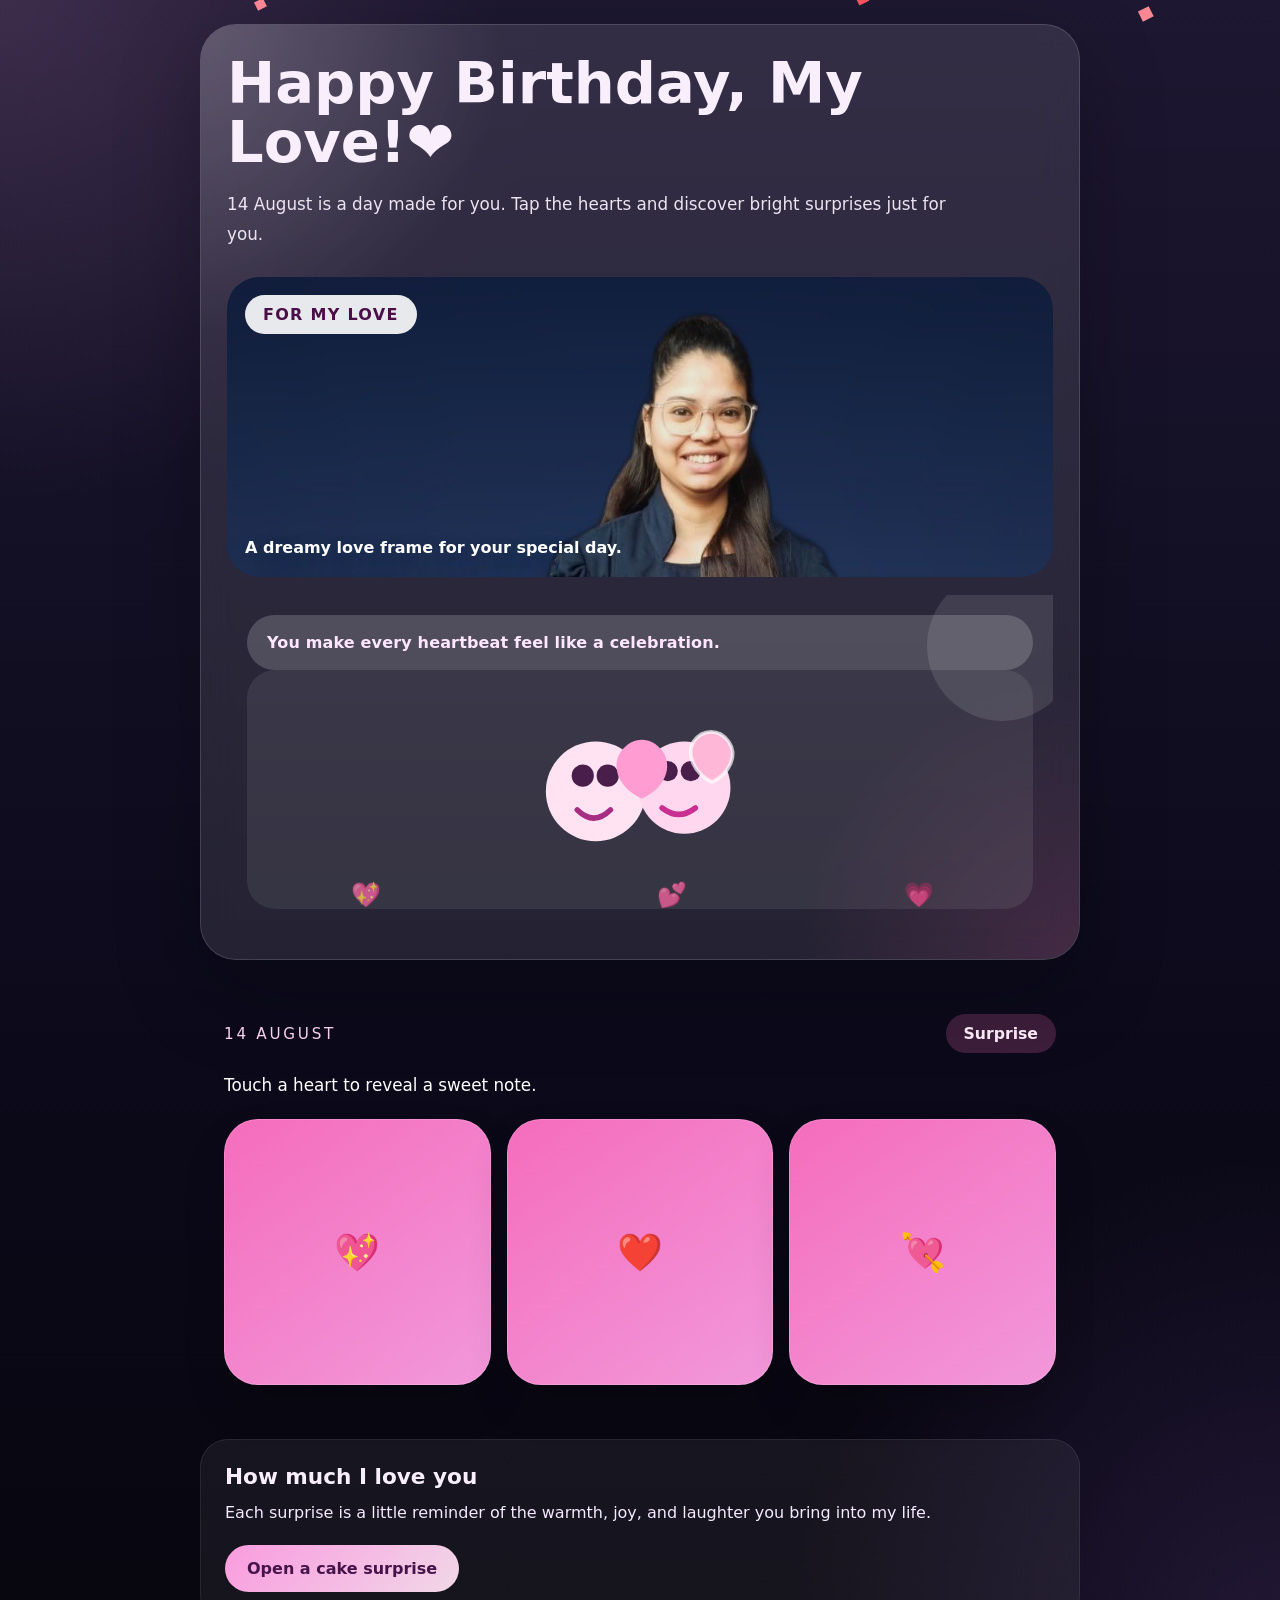
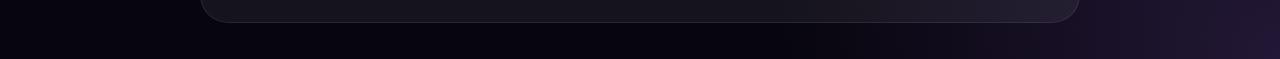
==== index.html @ 3c2d1ff3 "Initial commit" ====
<!DOCTYPE html>
<html lang="en">
<head>
  <meta charset="UTF-8" />
  <meta name="viewport" content="width=device-width, initial-scale=1.0" />
  <title>Happy Birthday</title>
  <link rel="stylesheet" href="styles.css" />
</head>
<body>
  <div class="page-wrap">
    <header class="hero">
      <div class="hero__content">
        <h1>Happy Birthday, My Love!❤️</h1>
        <p>14 August is a day made for you. Tap the hearts and discover bright surprises just for you.</p>
      </div>

      <div class="hero__visual">
        <div class="photo-card">
          <div class="photo-card__stamp">For my love</div>
          <div class="photo-card__image"></div>
          <div class="photo-card__caption">A dreamy love frame for your special day.</div>
        </div>

        <div class="hero-cartoon">
          <div class="hero-cartoon__bubble">You make every heartbeat feel like a celebration.</div>
          <div class="hero-cartoon__figure">
            <svg viewBox="0 0 260 220" xmlns="http://www.w3.org/2000/svg" aria-hidden="true">
              <circle cx="82" cy="112" r="54" fill="#ffe3f2" />
              <circle cx="178" cy="108" r="50" fill="#ffd8ef" />
              <circle cx="68" cy="95" r="12" fill="#4a1e4a" />
              <circle cx="95" cy="95" r="12" fill="#4a1e4a" />
              <circle cx="160" cy="90" r="11" fill="#4a1e4a" />
              <circle cx="185" cy="90" r="11" fill="#4a1e4a" />
              <path d="M62 132 q18 18 36 0" stroke="#a62e82" stroke-width="6" fill="none" stroke-linecap="round" />
              <path d="M154 130 q18 14 36 0" stroke="#c82f90" stroke-width="6" fill="none" stroke-linecap="round" />
              <path d="M110 68 c12 -16 32 -16 44 0 c12 16 4 40 -22 52 c-26 -12 -34 -36 -22 -52z" fill="#ff9cd1" />
              <path d="M188 58 c10 -14 28 -14 38 0 c10 14 2 34 -18 44 c-20 -10 -28 -30 -20 -44z" fill="#ffb7d8" />
              <path d="M188 58 c10 -14 28 -14 38 0 c10 14 2 34 -18 44 c-20 -10 -28 -30 -20 -44z" fill="none" stroke="#fff" stroke-width="4" opacity="0.7" />
            </svg>
          </div>
        </div>

        <div class="hero-hearts">
          <span class="floating-heart" style="--x: 15%; --delay: 0s;">💖</span>
          <span class="floating-heart" style="--x: 52%; --delay: 0.35s;">💕</span>
          <span class="floating-heart" style="--x: 82%; --delay: 0.7s;">💗</span>
        </div>
      </div>
    </header>

    <main class="content">
      <section class="message-card">
        <div class="message-card__top">
          <span class="date">14 August</span>
          <div class="ribbon">Surprise</div>
        </div>

        <div class="surprise-panel" id="surprisePanel">
          <p class="surprise-text">Touch a heart to reveal a sweet note.</p>
          <div class="heart-row" id="heartRow">
            <button type="button" class="heart-card" data-card-index="0">
              <span class="heart-card__face heart-card__front">💖</span>
              <span class="heart-card__face heart-card__back">Tap to reveal our first message.</span>
            </button>
            <button type="button" class="heart-card" data-card-index="1">
              <span class="heart-card__face heart-card__front">❤️</span>
              <span class="heart-card__face heart-card__back">Tap to reveal our second message.</span>
            </button>
            <button type="button" class="heart-card" data-card-index="2">
              <span class="heart-card__face heart-card__front">💘</span>
              <span class="heart-card__face heart-card__back">Tap to reveal our third message.</span>
            </button>
          </div>
        </div>
      </section>

      <section class="notes">
        <div class="note-card">
          <h2>How much I love you</h2>
          <p>Each surprise is a little reminder of the warmth, joy, and laughter you bring into my life.</p>
          <a class="surprise-link" href="cake.html">Open a cake surprise</a>
        </div>
      </section>
    </main>
  </div>

  <canvas id="confettiCanvas"></canvas>
  <script src="script.js"></script>
</body>
</html>
---- styles.css ----
:root {
  --bg: #1c1730;
  --surface: rgba(255, 255, 255, 0.09);
  --surface-strong: rgba(255, 255, 255, 0.14);
  --text: #f8eefc;
  --accent: #ff87c3;
  --accent-soft: #ffc9eb;
  --border: rgba(255, 255, 255, 0.16);
  --card: rgba(255, 255, 255, 0.08);
}

* {
  box-sizing: border-box;
}

body {
  margin: 0;
  min-height: 100vh;
  overflow-x: hidden;
  font-family: 'Inter', system-ui, -apple-system, BlinkMacSystemFont, 'Segoe UI', sans-serif;
  color: var(--text);
  background: radial-gradient(circle at top left, rgba(255, 181, 238, 0.14), transparent 24%),
    radial-gradient(circle at bottom right, rgba(158, 106, 235, 0.18), transparent 24%),
    linear-gradient(180deg, #1d1731 0%, #0d0b1d 55%, #07050d 100%);
}

.page-wrap {
  max-width: 920px;
  margin: 0 auto;
  padding: 24px 20px 36px;
}

.hero {
  position: relative;
  padding: 30px 26px;
  border-radius: 36px;
  background: rgba(255, 255, 255, 0.1);
  border: 1px solid rgba(255, 255, 255, 0.14);
  backdrop-filter: blur(18px);
  box-shadow: 0 30px 88px rgba(0, 0, 0, 0.24);
  overflow: hidden;
}

.hero::before {
  content: '';
  position: absolute;
  inset: 0;
  background: radial-gradient(circle at top left, rgba(255, 255, 255, 0.16), transparent 24%),
    radial-gradient(circle at bottom right, rgba(255, 90, 175, 0.14), transparent 22%);
  pointer-events: none;
}

.hero__content {
  position: relative;
  z-index: 1;
}

.hero__content h1 {
  margin: 0;
  font-size: clamp(2.3rem, 5vw, 3.6rem);
  line-height: 1.02;
}

.hero__content p {
  margin: 18px 0 0;
  max-width: 720px;
  font-size: 1.05rem;
  line-height: 1.75;
  opacity: 0.94;
}

.content {
  display: grid;
  gap: 26px;
  margin-top: 26px;
}

.hero__visual {
  position: relative;
  display: grid;
  gap: 18px;
  margin-top: 28px;
}

.photo-card {
  position: relative;
  min-height: 300px;
  border-radius: 32px;
  overflow: hidden;
}

.photo-card::before {
  content: '';
  position: absolute;
  inset: 0;
  background: linear-gradient(180deg, rgba(255, 255, 255, 0.06), rgba(24, 8, 47, 0.24));
}

.photo-card__image {
  position: absolute;
  inset: 0;
  background-image: url("images/alpna_blue_background.jpg");
  background-size: cover;
  background-repeat: no-repeat;
  background-position: top center;
  filter: saturate(1.14) brightness(0.92);
}

.photo-card__stamp {
  position: absolute;
  top: 18px;
  left: 18px;
  z-index: 1;
  padding: 10px 18px;
  border-radius: 999px;
  background: rgba(255, 255, 255, 0.9);
  color: #4b0f48;
  font-weight: 700;
  letter-spacing: 0.08em;
  text-transform: uppercase;
  backdrop-filter: blur(6px);
}

.photo-card__caption {
  position: absolute;
  left: 18px;
  right: 18px;
  bottom: 18px;
  z-index: 1;
  color: #fff;
  font-weight: 600;
  text-shadow: 0 14px 28px rgba(0, 0, 0, 0.36);
  line-height: 1.4;
}

.hero-cartoon {
  position: relative;
  overflow: hidden;
  padding: 20px;
}

.hero-cartoon::before {
  content: '';
  position: absolute;
  top: -24px;
  right: -24px;
  width: 150px;
  height: 150px;
  border-radius: 50%;
  background: rgba(255, 255, 255, 0.11);
}

.hero-cartoon__bubble {
  position: relative;
  z-index: 1;
  padding: 18px 20px;
  border-radius: 999px;
  background: rgba(255, 255, 255, 0.18);
  color: #ffe7ff;
  font-weight: 700;
  letter-spacing: 0.01em;
}

.hero-cartoon__figure {
  position: relative;
  z-index: 1;
  min-height: 200px;
  display: grid;
  place-items: center;
  padding: 18px;
  border-radius: 28px;
  background: rgba(255, 255, 255, 0.08);
}

.hero-cartoon__figure svg {
  width: min(100%, 240px);
  height: auto;
}

.hero-hearts {
  position: absolute;
  inset: 0;
  pointer-events: none;
}

.floating-heart {
  position: absolute;
  left: var(--x, 50%);
  bottom: 20px;
  font-size: 1.5rem;
  opacity: 0.78;
  animation: floatHeart 4s ease-in-out infinite;
  animation-delay: var(--delay, 0s);
}

@keyframes floatHeart {
  0%, 100% { transform: translateY(0) scale(1); opacity: 0.75; }
  50% { transform: translateY(-68px) scale(1.15); opacity: 1; }
}

.love-letter-frame {
  padding: 28px 24px;
}

.love-letter-frame__paper {
  background: rgba(255, 248, 255, 0.96);
  border-radius: 32px;
  padding: 32px 28px;
  color: #422043;
  box-shadow: inset 0 0 0 1px rgba(255, 180, 222, 0.65);
}

.love-letter-frame__top {
  display: flex;
  flex-wrap: wrap;
  align-items: center;
  justify-content: space-between;
  gap: 12px;
  margin-bottom: 20px;
}

.letter-header {
  margin: 0 0 18px;
  font-size: clamp(1.55rem, 3rem, 2.1rem);
  line-height: 1.1;
  color: #5f2963;
}

.letter-text {
  margin: 0 0 18px;
  line-height: 1.85;
  font-size: 1.02rem;
  color: #5b2f5f;
}

.letter-illustration {
  margin-top: 18px;
  display: grid;
  place-items: center;
  padding: 20px;
  border-radius: 28px;
  background: linear-gradient(180deg, rgba(255, 234, 245, 0.92), rgba(255, 255, 255, 0.96));
}

.letter-illustration svg,
.letter-illustration img {
  width: min(100%, 260px);
  height: auto;
  display: block;
  border-radius: 24px;
}

.cake-surprise {
  display: grid;
  gap: 24px;
  padding: 28px 24px;
  justify-items: center;
  text-align: center;
}

.cake-card {
  position: relative;
  width: min(320px, 100%);
  display: grid;
  gap: 14px;
  justify-items: center;
  padding: 26px 0 14px;
}

.cake-top {
  width: 160px;
  height: 18px;
  border-radius: 12px 12px 0 0;
  background: linear-gradient(180deg, #ffd4eb, #ffb0da);
  box-shadow: inset 0 2px 0 rgba(255, 255, 255, 0.6);
  position: relative;
}

.candle {
  width: 16px;
  height: 70px;
  background: linear-gradient(180deg, #ffe1c7 0%, #ffb05d 100%);
  border-radius: 14px;
  position: absolute;
  left: 50%;
  top: -70px;
  transform: translateX(-50%);
  box-shadow: 0 8px 16px rgba(255, 181, 147, 0.3);
}

.flame {
  position: absolute;
  left: 50%;
  top: -28px;
  width: 18px;
  height: 30px;
  transform: translateX(-50%);
  background: radial-gradient(circle at 50% 35%, #fff6d8 0%, #ffd15e 35%, #ff7b9b 70%, transparent 100%);
  border-radius: 60% 60% 50% 50%;
  filter: drop-shadow(0 0 18px rgba(255, 184, 109, 0.7));
  animation: flicker 0.18s ease-in-out infinite alternate;
}

@keyframes flicker {
  0% { transform: translateX(-50%) scale(1); }
  100% { transform: translateX(-50%) scale(0.92); }
}

.cake-layer {
  width: 240px;
  height: 44px;
  border-radius: 28px;
  box-shadow: inset 0 3px 0 rgba(255, 255, 255, 0.35), 0 16px 28px rgba(0, 0, 0, 0.12);
}

.cake-layer--frosting {
  background: linear-gradient(180deg, #ffe3f6 0%, #ffd3ee 100%);
}

.cake-layer--cream {
  background: linear-gradient(180deg, #ffd5f1 0%, #ffcaea 100%);
}

.cake-layer--chocolate {
  background: linear-gradient(180deg, #b54476 0%, #7d2858 100%);
}

.sparkle {
  position: absolute;
  width: 10px;
  height: 10px;
  background: radial-gradient(circle, rgba(255,255,255,1) 0%, rgba(255, 211, 242, 0.8) 40%, transparent 100%);
  border-radius: 50%;
  filter: blur(0.5px);
  opacity: 0;
  animation: sparkle 1.6s ease-in-out infinite;
}

.sparkle-1 { top: 12%; left: 18%; animation-delay: 0s; }
.sparkle-2 { top: 10%; right: 18%; animation-delay: 0.3s; }
.sparkle-3 { bottom: 24%; left: 10%; animation-delay: 0.6s; }
.sparkle-4 { bottom: 18%; right: 12%; animation-delay: 0.9s; }

@keyframes sparkle {
  0% { opacity: 0; transform: scale(0.6); }
  50% { opacity: 1; transform: scale(1.1); }
  100% { opacity: 0; transform: scale(0.8); }
}

.cake-message h2 {
  margin: 0;
  font-size: clamp(1.7rem, 3vw, 2.3rem);
  color: #ffd7f0;
}

.cake-message p {
  margin: 14px auto 0;
  max-width: 640px;
  line-height: 1.85;
  color: #f5e9ff;
}

.cake-actions {
  display: grid;
  gap: 16px;
}

.blow-button {
  border: none;
  background: linear-gradient(135deg, #ffbfdc 0%, #ff8fc9 100%);
  color: #4a0f43;
  padding: 14px 22px;
  border-radius: 999px;
  box-shadow: 0 18px 30px rgba(255, 114, 188, 0.18);
  font-weight: 700;
  cursor: pointer;
  transition: transform 180ms ease, box-shadow 180ms ease, opacity 180ms ease;
}

.blow-button:hover,
.blow-button:focus-visible {
  transform: translateY(-1px);
  box-shadow: 0 20px 36px rgba(255, 114, 188, 0.26);
}

.cake-card.blown .flame {
  opacity: 0;
  transform: translateX(-50%) translateY(-6px) scale(0.28);
}

.cake-card.blown .candle {
  transform: translateX(-50%) rotate(-8deg);
}
.message-card {
  padding: 28px 24px;
}

.message-card__top {
  display: flex;
  flex-wrap: wrap;
  align-items: center;
  justify-content: space-between;
  gap: 12px;
  margin-bottom: 18px;
}

.date {
  font-size: 0.95rem;
  letter-spacing: 0.18em;
  text-transform: uppercase;
  color: #ffd8f7;
}

.ribbon {
  padding: 10px 18px;
  border-radius: 999px;
  background: rgba(255, 110, 188, 0.2);
  color: #ffeefb;
  font-weight: 600;
  font-size: 0.98rem;
}

.surprise-panel {
  display: grid;
  gap: 18px;
}

.surprise-panel.pulse {
  transform: scale(1.02);
  box-shadow: 0 0 0 8px rgba(255, 130, 193, 0.14);
}

.surprise-text {
  margin: 0;
  font-size: 1.05rem;
  line-height: 1.75;
  color: #ffffff;
}

.heart-row {
  display: grid;
  grid-template-columns: repeat(3, minmax(0, 1fr));
  gap: 16px;
}

.heart-card {
  width: 100%;
  aspect-ratio: 1 / 1;
  min-height: 130px;
  border: none;
  border-radius: 34px;
  cursor: pointer;
  position: relative;
  transform-style: preserve-3d;
  perspective: 1000px;
  transition: transform 0.7s ease;
  box-shadow: 0 22px 40px rgba(0, 0, 0, 0.16);
  background: transparent;
  -webkit-tap-highlight-color: transparent;
}

.heart-card:hover,
.heart-card:focus-visible {
  transform: translateY(-2px) scale(1.01);
  outline: none;
}

.heart-card.flipped {
  transform: rotateY(180deg);
}

.heart-card.flipped:hover,
.heart-card.flipped:focus-visible {
  transform: rotateY(180deg) translateY(-2px) scale(1.01);
}

.heart-card__face {
  position: absolute;
  inset: 0;
  display: flex;
  align-items: center;
  justify-content: center;
  flex-direction: column;
  border-radius: 34px;
  backface-visibility: hidden;
  overflow: auto;
  padding: 16px;
}

.heart-card__front {
  background: linear-gradient(145deg, rgba(255, 113, 195, 0.96), rgba(255, 160, 229, 0.95));
  color: #fff;
  font-size: 2.3rem;
  box-shadow: inset 0 0 0 1px rgba(255, 255, 255, 0.16);
}

.heart-card__back {
  transform: rotateY(180deg);
  padding: 20px;
  background: linear-gradient(180deg, rgba(255, 255, 255, 0.2), rgba(255, 215, 237, 0.3));
  color: #ffffff;
  font-size: clamp(0.82rem, 2.3vw, 0.98rem);
  text-align: center;
  line-height: 1.45;
  text-shadow: 0 1px 2px rgba(0, 0, 0, 0.28);
  word-break: break-word;
}

.heart-card__back::before {
  content: '💌';
  display: block;
  margin-bottom: 8px;
  font-size: 1.35rem;
}

@media (max-width: 680px) {
  .heart-row {
    display: flex;
    flex-direction: column;
    gap: 12px;
  }

  .heart-card {
    width: min(100%, 320px);
    max-width: 100%;
    aspect-ratio: 3 / 4;
    min-height: 180px;
    height: auto;
    margin: 0 auto;
  }
}

@media (max-width: 480px) {
  .heart-card {
    min-height: 190px;
    border-radius: 28px;
  }

  .heart-card__face {
    padding: 12px;
  }

  .heart-card__back {
    font-size: 0.88rem;
    padding: 14px;
    line-height: 1.4;
  }
}

.surprise-link {
  display: inline-flex;
  align-items: center;
  justify-content: center;
  padding: 14px 22px;
  border-radius: 999px;
  background: linear-gradient(135deg, rgba(255, 158, 227, 0.98), rgba(255, 228, 245, 0.94));
  color: #46144a;
  text-decoration: none;
  font-weight: 700;
  transition: transform 180ms ease, box-shadow 180ms ease, opacity 180ms ease;
  animation: popInLink 0.9s cubic-bezier(0.22, 1, 0.36, 1) both;
}

.surprise-link:hover,
.surprise-link:focus-visible {
  transform: translateY(-1px);
  box-shadow: 0 18px 38px rgba(255, 124, 207, 0.24);
  opacity: 0.98;
}

@keyframes popInLink {
  0% {
    opacity: 0;
    transform: translateY(18px) scale(0.94);
  }
  70% {
    opacity: 1;
    transform: translateY(-3px) scale(1.02);
  }
  100% {
    transform: translateY(0) scale(1);
  }
}

.notes {
  display: grid;
  gap: 20px;
}

.note-card {
  padding: 24px 24px 30px;
  background: rgba(255, 255, 255, 0.06);
  border-radius: 28px;
  border: 1px solid rgba(255, 255, 255, 0.08);
}

.note-card h2 {
  margin: 0 0 10px;
  font-size: 1.35rem;
}

.note-card p {
  margin: 0 0 18px;
  line-height: 1.75;
  color: #f5e9ff;
}

#confettiCanvas {
  position: fixed;
  inset: 0;
  pointer-events: none;
  z-index: 0;
}

@media (max-width: 820px) {
  .hero__visual {
    grid-template-columns: 1fr;
  }
}

@media (max-width: 640px) {
  .page-wrap {
    padding: 18px 16px 32px;
  }

  .heart-row {
    grid-template-columns: repeat(3, 1fr);
  }
}
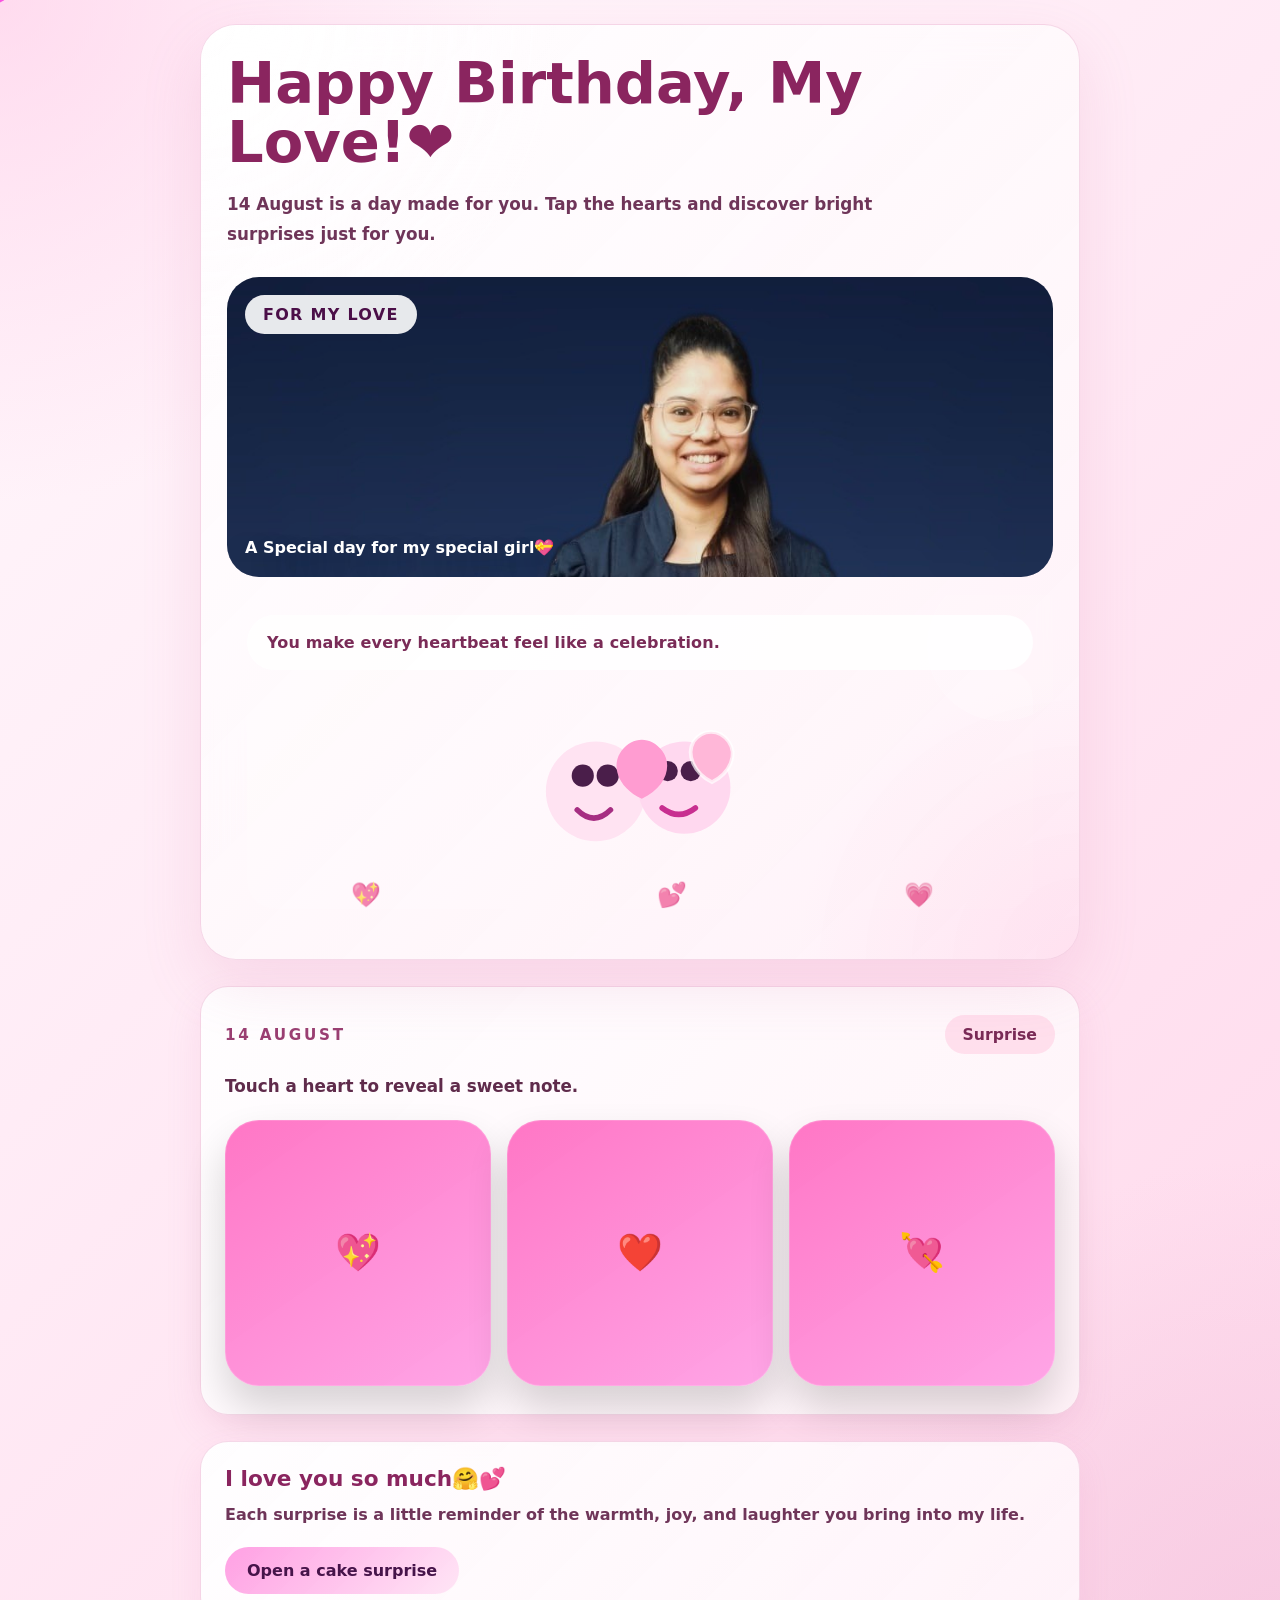
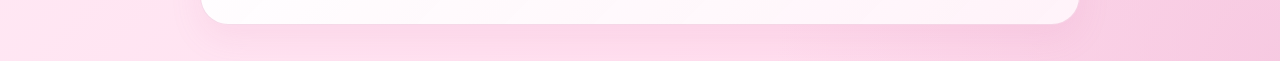
==== commit 6d8e8b43: "Improve birthday page styling and readability" ====
--- a/index.html
+++ b/index.html
@@ -18,7 +18,7 @@
         <div class="photo-card">
           <div class="photo-card__stamp">For my love</div>
           <div class="photo-card__image"></div>
-          <div class="photo-card__caption">A dreamy love frame for your special day.</div>
+          <div class="photo-card__caption">A Special day for my special girl💝</div>
         </div>
 
         <div class="hero-cartoon">
@@ -76,7 +76,7 @@
 
       <section class="notes">
         <div class="note-card">
-          <h2>How much I love you</h2>
+          <h2>I love you so much🤗💕</h2>
           <p>Each surprise is a little reminder of the warmth, joy, and laughter you bring into my life.</p>
           <a class="surprise-link" href="cake.html">Open a cake surprise</a>
         </div>
--- a/styles.css
+++ b/styles.css
@@ -1,12 +1,12 @@
 :root {
-  --bg: #1c1730;
-  --surface: rgba(255, 255, 255, 0.09);
-  --surface-strong: rgba(255, 255, 255, 0.14);
-  --text: #f8eefc;
-  --accent: #ff87c3;
-  --accent-soft: #ffc9eb;
-  --border: rgba(255, 255, 255, 0.16);
-  --card: rgba(255, 255, 255, 0.08);
+  --bg: #fff7fc;
+  --surface: rgba(255, 255, 255, 0.74);
+  --surface-strong: rgba(255, 255, 255, 0.9);
+  --text: #5f2348;
+  --accent: #e85d99;
+  --accent-soft: #ffd7ea;
+  --border: rgba(214, 107, 164, 0.24);
+  --card: rgba(255, 255, 255, 0.84);
 }
 
 * {
@@ -19,9 +19,10 @@
   overflow-x: hidden;
   font-family: 'Inter', system-ui, -apple-system, BlinkMacSystemFont, 'Segoe UI', sans-serif;
   color: var(--text);
-  background: radial-gradient(circle at top left, rgba(255, 181, 238, 0.14), transparent 24%),
-    radial-gradient(circle at bottom right, rgba(158, 106, 235, 0.18), transparent 24%),
-    linear-gradient(180deg, #1d1731 0%, #0d0b1d 55%, #07050d 100%);
+  background:
+    radial-gradient(circle at top left, rgba(255, 196, 228, 0.55), transparent 24%),
+    radial-gradient(circle at bottom right, rgba(243, 195, 221, 0.7), transparent 24%),
+    linear-gradient(135deg, #fff8fc 0%, #ffeaf5 45%, #ffd8eb 100%);
 }
 
 .page-wrap {
@@ -34,10 +35,10 @@
   position: relative;
   padding: 30px 26px;
   border-radius: 36px;
-  background: rgba(255, 255, 255, 0.1);
-  border: 1px solid rgba(255, 255, 255, 0.14);
+  background: linear-gradient(135deg, rgba(255, 255, 255, 0.92), rgba(255, 244, 249, 0.86));
+  border: 1px solid var(--border);
   backdrop-filter: blur(18px);
-  box-shadow: 0 30px 88px rgba(0, 0, 0, 0.24);
+  box-shadow: 0 24px 60px rgba(212, 110, 162, 0.16);
   overflow: hidden;
 }
 
@@ -45,8 +46,8 @@
   content: '';
   position: absolute;
   inset: 0;
-  background: radial-gradient(circle at top left, rgba(255, 255, 255, 0.16), transparent 24%),
-    radial-gradient(circle at bottom right, rgba(255, 90, 175, 0.14), transparent 22%);
+  background: radial-gradient(circle at top left, rgba(255, 255, 255, 0.8), transparent 28%),
+    radial-gradient(circle at bottom right, rgba(255, 146, 198, 0.18), transparent 22%);
   pointer-events: none;
 }
 
@@ -59,6 +60,7 @@
   margin: 0;
   font-size: clamp(2.3rem, 5vw, 3.6rem);
   line-height: 1.02;
+  color: #8a255f;
 }
 
 .hero__content p {
@@ -66,7 +68,8 @@
   max-width: 720px;
   font-size: 1.05rem;
   line-height: 1.75;
-  opacity: 0.94;
+  color: #6f3559;
+  font-weight: 600;
 }
 
 .content {
@@ -155,8 +158,8 @@
   z-index: 1;
   padding: 18px 20px;
   border-radius: 999px;
-  background: rgba(255, 255, 255, 0.18);
-  color: #ffe7ff;
+  background: rgba(255, 255, 255, 0.84);
+  color: #7a2b57;
   font-weight: 700;
   letter-spacing: 0.01em;
 }
@@ -347,17 +350,29 @@
   100% { opacity: 0; transform: scale(0.8); }
 }
 
+.cake-message {
+  width: 100%;
+  max-width: 700px;
+  padding: 24px 22px;
+  border-radius: 24px;
+  background: rgba(255, 255, 255, 0.9);
+  border: 1px solid rgba(214, 107, 164, 0.24);
+  box-shadow: 0 14px 30px rgba(212, 110, 162, 0.12);
+}
+
 .cake-message h2 {
   margin: 0;
   font-size: clamp(1.7rem, 3vw, 2.3rem);
-  color: #ffd7f0;
+  color: #8f2d62;
+  font-weight: 800;
 }
 
 .cake-message p {
   margin: 14px auto 0;
   max-width: 640px;
   line-height: 1.85;
-  color: #f5e9ff;
+  color: #6b3150;
+  font-weight: 600;
 }
 
 .cake-actions {
@@ -393,6 +408,10 @@
 }
 .message-card {
   padding: 28px 24px;
+  background: linear-gradient(135deg, rgba(255, 255, 255, 0.95), rgba(255, 243, 248, 0.94));
+  border: 1px solid rgba(214, 107, 164, 0.24);
+  border-radius: 28px;
+  box-shadow: 0 14px 36px rgba(212, 110, 162, 0.12);
 }
 
 .message-card__top {
@@ -408,15 +427,16 @@
   font-size: 0.95rem;
   letter-spacing: 0.18em;
   text-transform: uppercase;
-  color: #ffd8f7;
+  color: #9a3f72;
+  font-weight: 700;
 }
 
 .ribbon {
   padding: 10px 18px;
   border-radius: 999px;
-  background: rgba(255, 110, 188, 0.2);
-  color: #ffeefb;
-  font-weight: 600;
+  background: rgba(255, 184, 214, 0.38);
+  color: #7a2b57;
+  font-weight: 700;
   font-size: 0.98rem;
 }
 
@@ -434,7 +454,8 @@
   margin: 0;
   font-size: 1.05rem;
   line-height: 1.75;
-  color: #ffffff;
+  color: #5f2b4b;
+  font-weight: 600;
 }
 
 .heart-row {
@@ -497,12 +518,12 @@
 .heart-card__back {
   transform: rotateY(180deg);
   padding: 20px;
-  background: linear-gradient(180deg, rgba(255, 255, 255, 0.2), rgba(255, 215, 237, 0.3));
-  color: #ffffff;
+  background: linear-gradient(180deg, rgba(255, 246, 251, 0.98), rgba(255, 220, 236, 0.95));
+  color: #7a2b57;
   font-size: clamp(0.82rem, 2.3vw, 0.98rem);
   text-align: center;
   line-height: 1.45;
-  text-shadow: 0 1px 2px rgba(0, 0, 0, 0.28);
+  font-weight: 600;
   word-break: break-word;
 }
 
@@ -589,20 +610,23 @@
 
 .note-card {
   padding: 24px 24px 30px;
-  background: rgba(255, 255, 255, 0.06);
+  background: linear-gradient(135deg, rgba(255, 255, 255, 0.95), rgba(255, 246, 251, 0.9));
   border-radius: 28px;
-  border: 1px solid rgba(255, 255, 255, 0.08);
+  border: 1px solid rgba(214, 107, 164, 0.24);
+  box-shadow: 0 14px 32px rgba(212, 110, 162, 0.1);
 }
 
 .note-card h2 {
   margin: 0 0 10px;
   font-size: 1.35rem;
+  color: #8a255f;
 }
 
 .note-card p {
   margin: 0 0 18px;
   line-height: 1.75;
-  color: #f5e9ff;
+  color: #6f3559;
+  font-weight: 600;
 }
 
 #confettiCanvas {
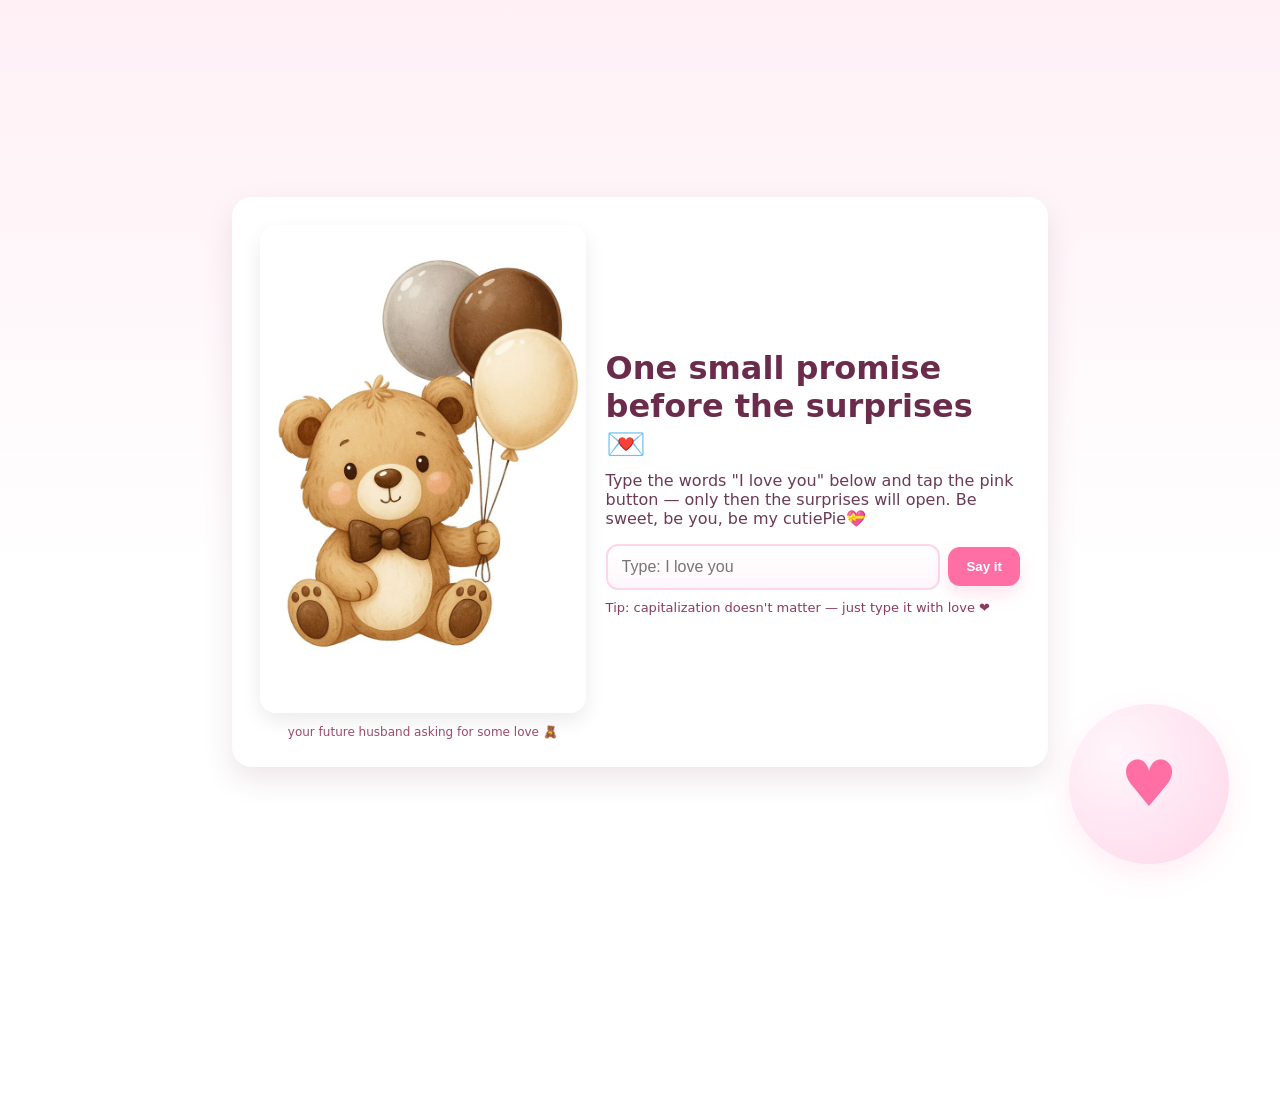
==== commit 5a9109aa: "Add gate page and responsive heart; enforce unlock" ====
--- a/index.html
+++ b/index.html
@@ -7,6 +7,9 @@
   <link rel="stylesheet" href="styles.css" />
 </head>
 <body>
+  <script>
+    if(!localStorage.getItem('unlocked')){ window.location.href = 'gate.html'; }
+  </script>
   <div class="page-wrap">
     <header class="hero">
       <div class="hero__content">
